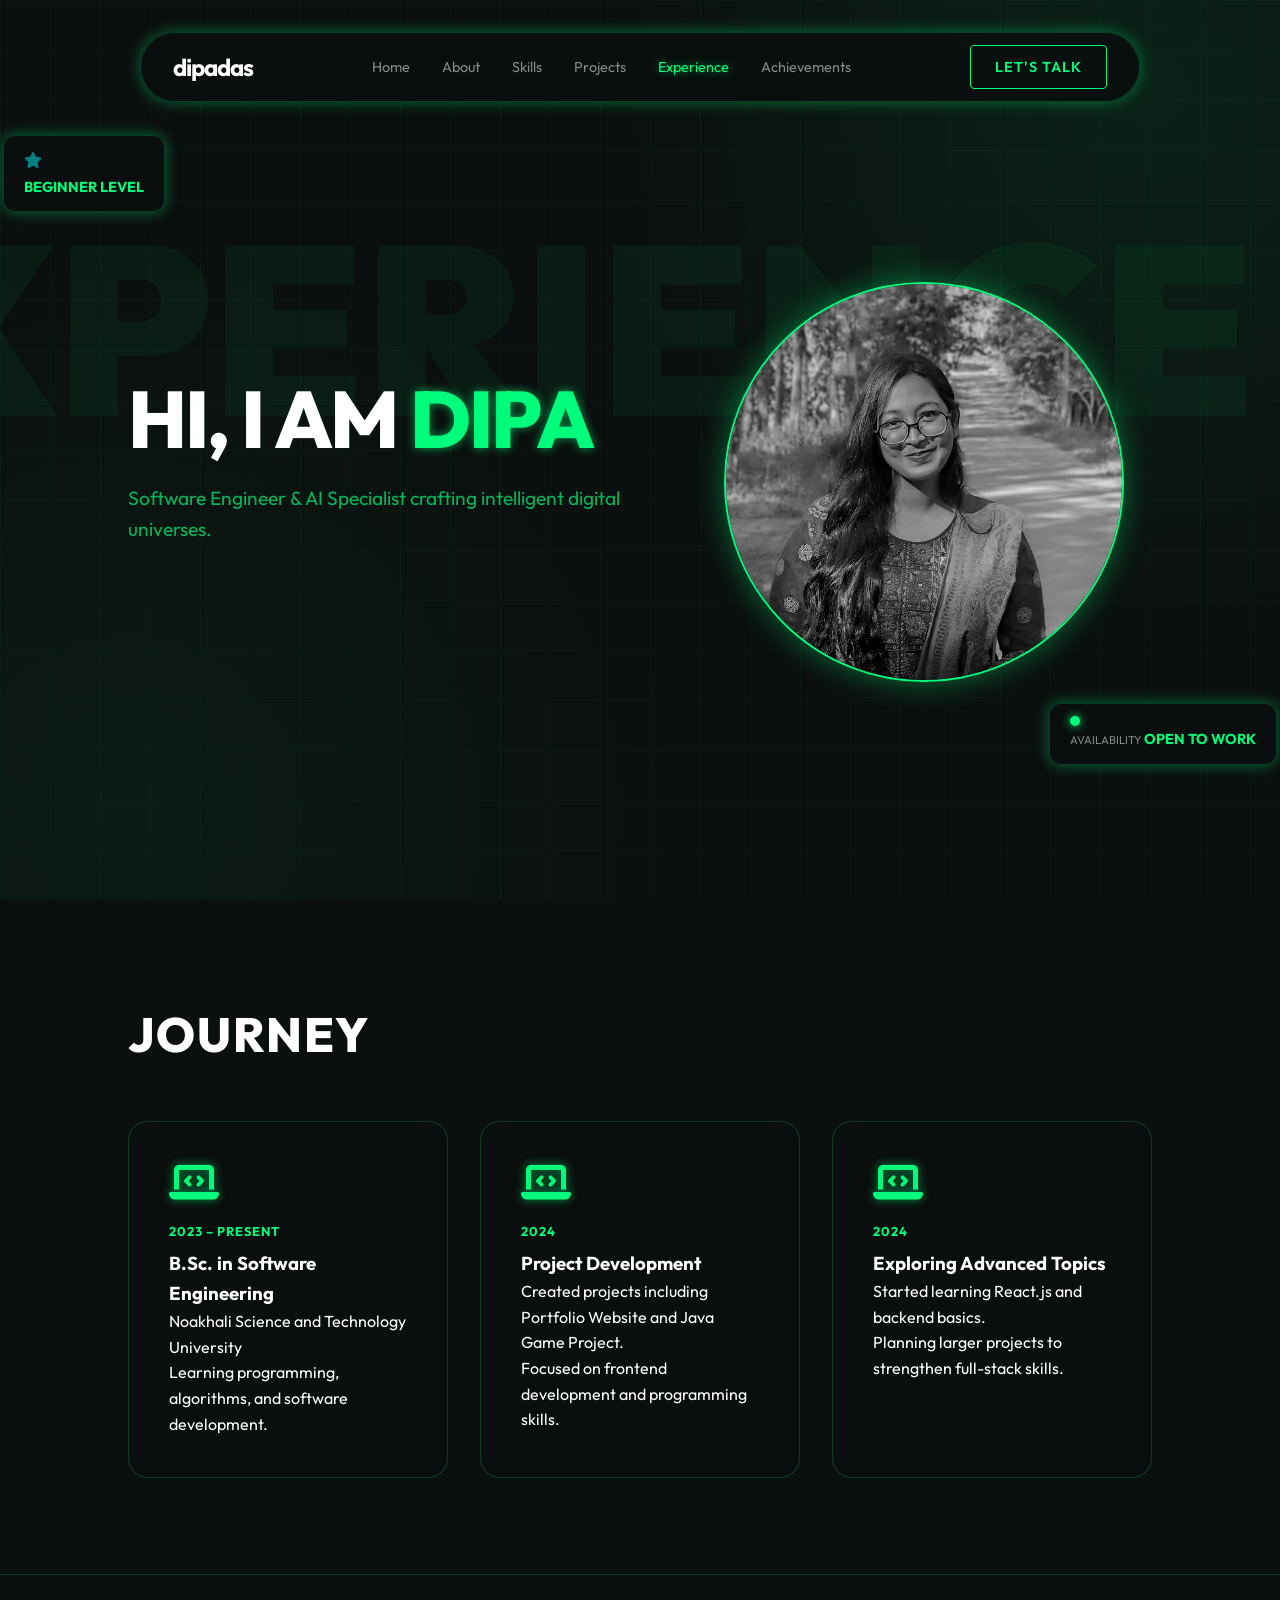
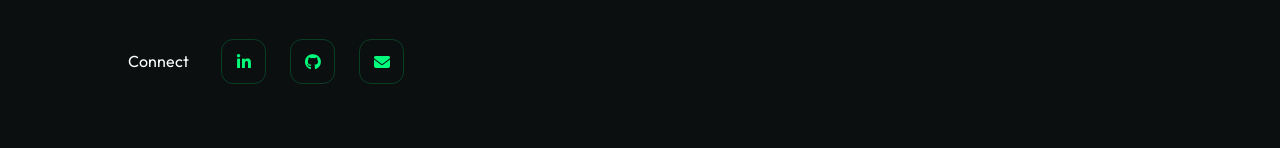
==== experience.html @ 81ce1337 "Add files via upload" ====
<!DOCTYPE html>
<html lang="en">
<head>
    <meta charset="UTF-8">
    <meta name="viewport" content="width=device-width, initial-scale=1.0">
    <title>DIPA DAS | Experience</title>
    <link rel="stylesheet" href="style.css">
    <link rel="stylesheet" href="https://cdnjs.cloudflare.com/ajax/libs/font-awesome/6.5.1/css/all.min.css">
</head>
<body>
    <header>
        <nav>
            <div class="logo">dipadas</div>
            <ul class="nav-links">
                <li><a href="index.html" class="nav-link">Home</a></li>
                <li><a href="about.html" class="nav-link">About</a></li>
                <li><a href="skills.html" class="nav-link">Skills</a></li>
                <li><a href="projects.html" class="nav-link">Projects</a></li>
                <li><a href="experience.html" class="nav-link">Experience</a></li>
                <li><a href="achievements.html" class="nav-link">Achievements</a></li>
            </ul>
            <a href="mailto:dadipa011@gmail.com?subject=Hello&body=I want to contact you" class="talk-btn">Let's Talk</a>
        </nav>
    </header>

    <main>
        <div class="bg-text" id="bg-text">EXPERIENCE</div>
        
        <!-- Persistent Hero Section -->
        <section id="home" class="content-section">
            <div class="hero">
                <div class="hero-content">
                    <h2>HI, I AM <span>DIPA</span></h2>
                    <p>Software Engineer & AI Specialist crafting intelligent digital universes.</p>
                    
                </div>

                <div class="hero-image-container">
                    <div class="badge badge-experience">
                        <i class="fa-solid fa-star" style="color: #008080;"></i>
                        <div>
                            <strong>BEGINNER LEVEL</strong>
                        </div>
                    </div>

                    <div class="image-wrapper">
                        <img src="dipa.jpg" alt="dipa Profile">
                    </div>

                    <div class="badge badge-availability">
                        <div class="status-dot"></div>
                        <div>
                            <span>Availability</span>
                            <strong>OPEN TO WORK</strong>
                        </div>
                    </div>
                </div>
            </div>
        </section>

        <!-- Specific Section Content -->
        <section id="experience" class="content-section">
            <div class="section">
                <h2 class="section-title">JOURNEY</h2>
                <div class="achievements-grid">
                    <div class="achievement-card">
                        <i class="fa-solid fa-laptop-code"></i><br>
                        <span class="year">2023 – Present</span>
                        <h3>B.Sc. in Software Engineering</h3>
                        <p>Noakhali Science and Technology University<br>
                        Learning programming, algorithms, and software development.</p>
                    </div>
                    <div class="achievement-card">
                        <i class="fa-solid fa-laptop-code"></i><br>
                        <span class="year">2024</span>
                        <h3>Project Development</h3>
                        <p>Created projects including Portfolio Website and Java Game Project.<br>
                        Focused on frontend development and programming skills.</p>
                    </div>
                    <div class="achievement-card">
                        <i class="fa-solid fa-laptop-code"></i><br>
                        <span class="year">2024</span>
                        <h3>Exploring Advanced Topics</h3>
                        <p>Started learning React.js and backend basics.<br>
                        Planning larger projects to strengthen full-stack skills.</p>
                    </div>
                </div>
            </div>
        </section>

        <section class="social-links-footer">
            <span>Connect</span>
            <div class="social-icons-footer">
                <a href="https://www.linkedin.com/in/dipa-das-a8a85934b/" class="social-icon"><i class="fa-brands fa-linkedin-in"></i></a>
                <a href="https://github.com/dipadas0034" class="social-icon"><i class="fa-brands fa-github"></i></a>
                <a href="mailto:dadipa011@gmail.com?subject=Hello&body=I want to contact you" class="social-icon"><i class="fa-solid fa-envelope"></i></a>
            </div>
        </section>
    </main>

    <script src="script.js"></script>
</body>
</html>
---- style.css ----
@import url('https://fonts.googleapis.com/css2?family=Outfit:wght@300;400;600;700&display=swap');

:root {
    --bg-color: #0b0f0f; /* Deep Cyber Black */
    --card-bg: rgba(11, 15, 15, 0.85);
    --accent-glow: #01FB7A; /* Neon Green Highlight */
    --text-primary: #ffffff;
    --text-secondary: rgba(1, 251, 122, 0.7); /* Muted Neon Green */
    --accent-blue: #00d2ff; 
    --nav-glass: rgba(11, 15, 15, 0.9);
    --border-glass: rgba(1, 251, 122, 0.2);
    --neon-shadow: 0 0 15px rgba(1, 251, 122, 0.4);
    --neon-text-shadow: 0 0 10px rgba(1, 251, 122, 0.6);
}

* {
    margin: 0;
    padding: 0;
    box-sizing: border-box;
    font-family: 'Outfit', sans-serif;
    scroll-behavior: smooth;
}

body {
    background-color: var(--bg-color);
    color: var(--text-primary);
    line-height: 1.6;
    overflow-x: hidden;
    background-image: 
        radial-gradient(circle at 90% 10%, rgba(1, 251, 122, 0.08) 0%, transparent 40%),
        radial-gradient(circle at 10% 90%, rgba(1, 251, 122, 0.05) 0%, transparent 40%),
        linear-gradient(rgba(1, 251, 122, 0.03) 1px, transparent 1px),
        linear-gradient(90deg, rgba(1, 251, 122, 0.03) 1px, transparent 1px);
    background-size: 100% 100%, 100% 100%, 50px 50px, 50px 50px;
    background-attachment: fixed;
}

/* Header & Nav */
header {
    position: fixed;
    top: 2rem;
    left: 50%;
    transform: translateX(-50%);
    width: 90%;
    max-width: 1000px;
    z-index: 1000;
}

nav {
    display: flex;
    justify-content: space-between;
    align-items: center;
    padding: 0.75rem 2rem;
    background: var(--nav-glass);
    backdrop-filter: blur(12px);
    -webkit-backdrop-filter: blur(12px);
    border: 1px solid var(--border-glass);
    border-radius: 100px;
    box-shadow: var(--neon-shadow);
}

.logo {
    font-size: 1.5rem;
    font-weight: 700;
    text-transform: lowercase;
    letter-spacing: -1px;
    color: var(--text-primary);
}

.logo span {
    color: var(--accent-glow);
    text-shadow: var(--neon-text-shadow);
}

.nav-links {
    display: flex;
    gap: 2rem;
    list-style: none;
}

.nav-links a {
    color: #888;
    text-decoration: none;
    font-size: 0.9rem;
    transition: all 0.3s ease;
}

.nav-links a:hover, .nav-links a.active {
    color: var(--accent-glow);
    text-shadow: var(--neon-text-shadow);
}

.talk-btn {
    border: 1px solid var(--accent-glow);
    color: var(--accent-glow);
    padding: 0.6rem 1.5rem;
    border-radius: 4px;
    text-decoration: none;
    font-weight: 600;
    font-size: 0.9rem;
    transition: all 0.3s ease;
    text-transform: uppercase;
    letter-spacing: 1px;
    background: transparent;
}

.talk-btn:hover {
    background: var(--accent-glow);
    color: var(--bg-color);
    box-shadow: 0 0 20px var(--accent-glow);
}

/* Hero Section */
.hero {
    min-height: 100vh;
    display: flex;
    align-items: center;
    gap: 6rem; /* Increased gap between text and image */
    padding: 8rem 10% 4rem;
    position: relative;
    max-width: 1400px;
    margin: 0 auto;
}

.hero-content h2 {
    font-size: 5rem;
    font-weight: 800;
    line-height: 1;
    margin-bottom: 1.5rem;
    letter-spacing: -2px;
}

.hero-content h2 span {
    color: var(--accent-glow);
    text-shadow: var(--neon-text-shadow);
}

.hero-content p {
    color: var(--text-secondary);
    font-size: 1.2rem;
    max-width: 500px;
    margin-bottom: 2.5rem;
}

.primary-btn {
    padding: 1rem 2rem;
    background: var(--accent-glow);
    color: var(--bg-color);
    border-radius: 4px;
    text-decoration: none;
    font-weight: 700;
    transition: all 0.3s;
    box-shadow: var(--neon-shadow);
    text-transform: uppercase;
    letter-spacing: 1px;
}

.primary-btn:hover {
    transform: translateY(-2px);
    box-shadow: 0 0 25px var(--accent-glow);
}

.hero-image-container .image-wrapper {
    position: relative;
    width: 400px;
    height: 400px; /* Square for circle */
    background: #111;
    border: 2px solid var(--accent-glow); /* More prominent glow border */
    border-radius: 50%; /* Perfect circle */
    overflow: hidden;
    box-shadow: 0 0 30px rgba(1, 251, 122, 0.4);
}

.image-wrapper img {
    width: 100%;
    height: 100%;
    object-fit: cover;
    filter: grayscale(100%) brightness(0.8) contrast(1.2);
    transition: all 0.5s ease;
}

.image-wrapper:hover img {
    filter: none;
    transform: scale(1.05); /* Subtle zoom on hover */
}

.badge {
    position: absolute;
    background: rgba(11, 15, 15, 0.9);
    border: 1px solid var(--border-glass);
    padding: 0.75rem 1.25rem;
    border-radius: 12px; /* Smoother rounded corners */
    z-index: 5;
    box-shadow: var(--neon-shadow);
}

.badge-experience { top: 15%; left: 3px; }
.badge-availability { bottom: 15%; right: 3px; }

.badge span { font-size: 0.7rem; color: #888; text-transform: uppercase; }
.badge strong { font-size: 0.9rem; color: var(--accent-glow); }

.status-dot {
    width: 10px;
    height: 10px;
    background: var(--accent-glow);
    border-radius: 50%;
    box-shadow: 0 0 10px var(--accent-glow);
}

/* Common Section Styles */
.section {
    padding: 6rem 10%;
    max-width: 1400px;
    margin: 0 auto;
}

.section-title {
    font-size: 3rem;
    font-weight: 800;
    margin-bottom: 3rem;
    color: var(--text-primary);
    text-transform: uppercase;
    letter-spacing: 2px;
}

.section-title span {
    color: var(--accent-glow);
    text-shadow: var(--neon-text-shadow);
}

/* Grid Components */
.skills-grid, .achievements-grid {
    display: grid;
    grid-template-columns: repeat(auto-fit, minmax(280px, 1fr));
    gap: 2rem;
}

.skill-card, .achievement-card {
    background: var(--card-bg);
    padding: 2.5rem;
    border-radius: 20px;
    border: 1px solid var(--border-glass);
    transition: all 0.3s ease;
}

.skill-card:hover, .achievement-card:hover {
    border-color: var(--accent-glow);
    box-shadow: 0 0 20px rgba(1, 251, 122, 0.2);
    transform: translateY(-5px);
}

.skill-card i, .achievement-card i {
    font-size: 2.5rem;
    color: var(--accent-glow);
    margin-bottom: 1rem;
    text-shadow: var(--neon-text-shadow);
}

.year {
    display: inline-block;
    color: var(--accent-glow);
    font-size: 0.8rem;
    font-weight: 700;
    margin-bottom: 0.5rem;
    text-transform: uppercase;
    letter-spacing: 1px;
}

/* Background Large Text */
.bg-text {
    position: absolute;
    right: 2%;
    top: 15%;
    font-size: 15rem;
    font-weight: 900;
    color: rgba(1, 251, 122, 0.05);
    pointer-events: none;
    z-index: -1;
    text-transform: uppercase;
}

/* Footer Socials */
.social-links-footer {
    padding: 4rem 10%;
    display: flex;
    align-items: center;
    gap: 2rem; /* Icons right next to text */
    border-top: 1px solid var(--border-glass);
}

.social-icons-footer {
    display: flex;
    gap: 1.5rem;
}

.social-icon {
    width: 45px;
    height: 45px;
    background: transparent;
    border: 1px solid var(--border-glass);
    border-radius: 12px; /* Restored to original bubble look */
    display: flex;
    align-items: center;
    justify-content: center;
    color: var(--accent-glow);
    transition: all 0.3s;
    text-decoration: none;
}

.social-icon:hover {
    background: var(--accent-glow);
    color: var(--bg-color);
    box-shadow: var(--neon-shadow);
}

/* About Page Specifics */
.about-grid {
    display: grid;
    grid-template-columns: 1fr 1.5fr;
    gap: 4rem;
    align-items: center;
}

.about-text h3 {
    font-size: 2.5rem;
    margin-bottom: 1.5rem;
    color: var(--accent-glow);
    text-transform: uppercase;
    text-shadow: var(--neon-text-shadow);
}

.stats-container {
    display: flex;
    gap: 3rem;
    margin-top: 3rem;
    padding-top: 2rem;
    border-top: 1px solid var(--border-glass);
}

.stat-item strong {
    font-size: 1.5rem;
    color: var(--accent-glow);
    text-shadow: var(--neon-text-shadow);
}

@media (max-width: 1024px) {
    .hero { flex-direction: column; text-align: center; padding-top: 10rem; }
    .hero-content h2 { font-size: 3.5rem; }
    .hero-image-container { margin-top: 4rem; width: 100%; justify-content: center; }
    .image-wrapper { width: 300px; height: 380px; }
    .about-grid { grid-template-columns: 1fr; text-align: center; }
    .about-image { display: flex; justify-content: center; }
    .stats-container { justify-content: center; }
}
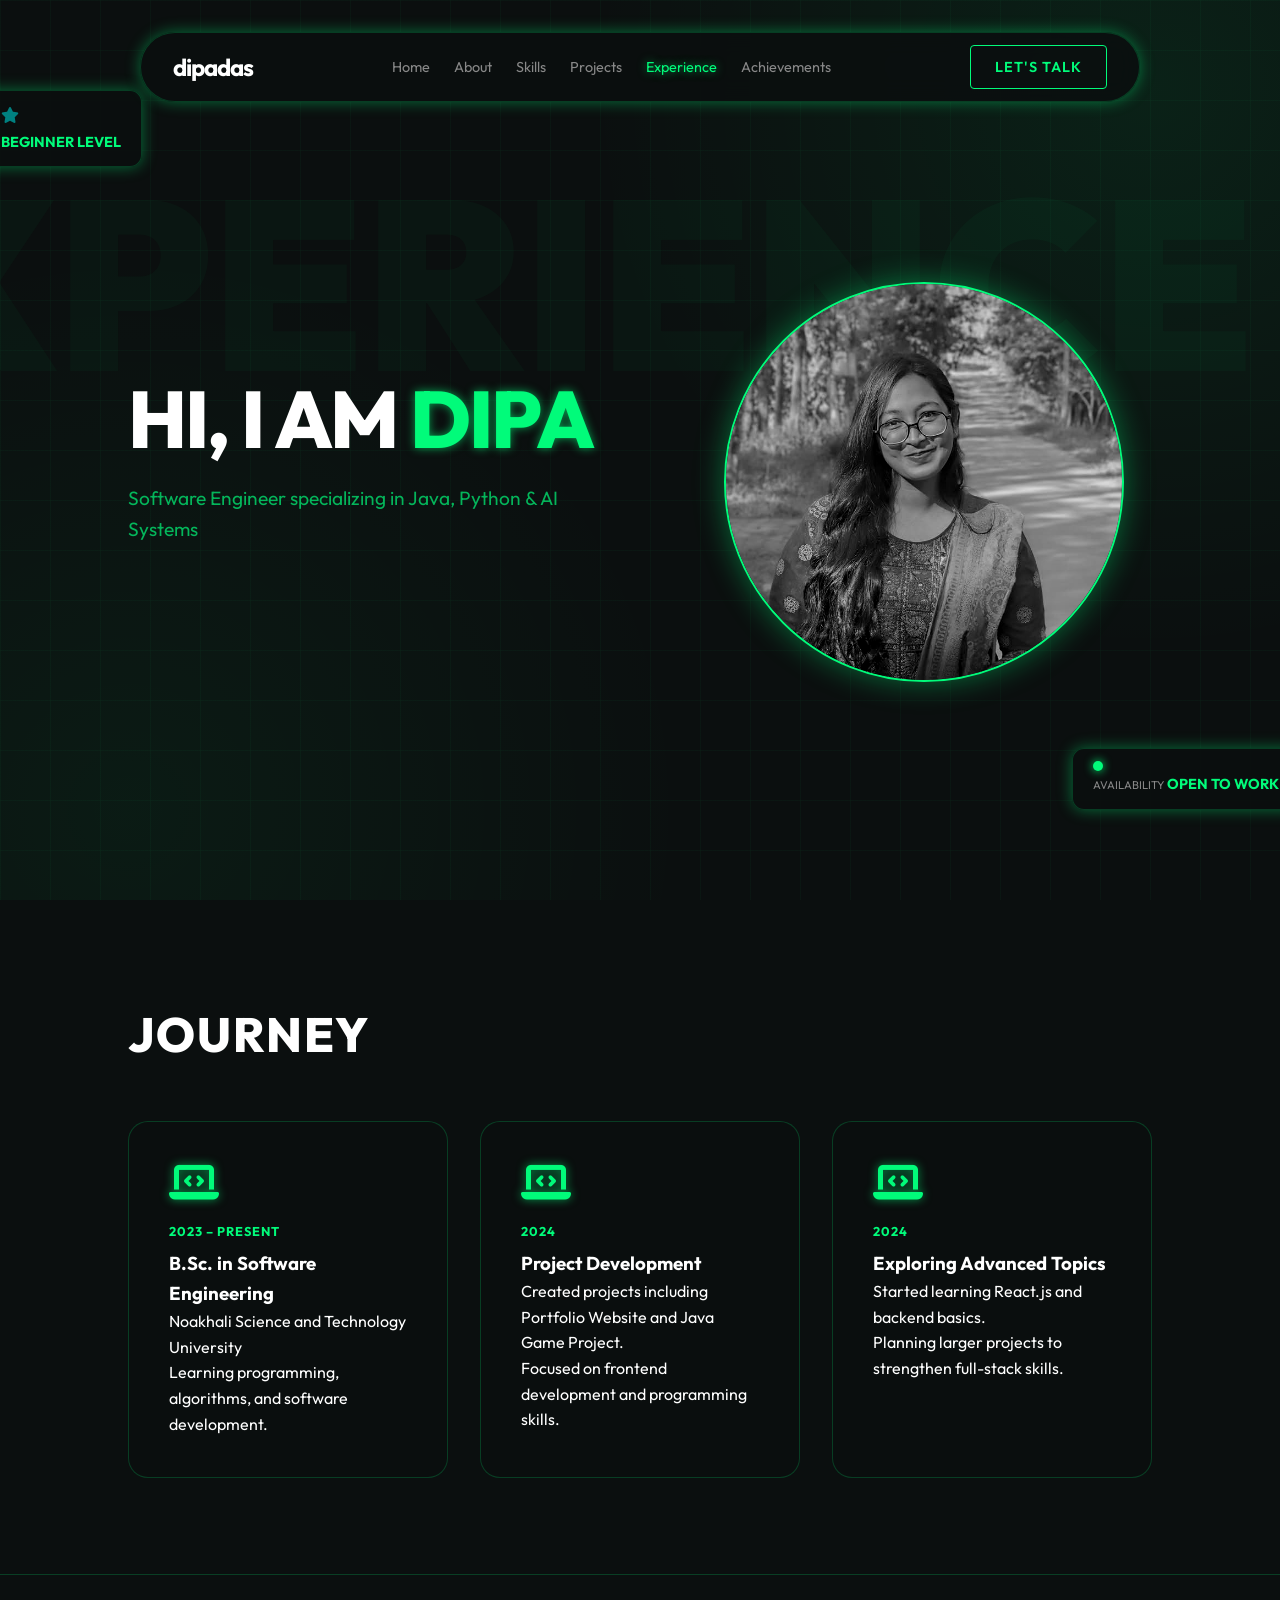
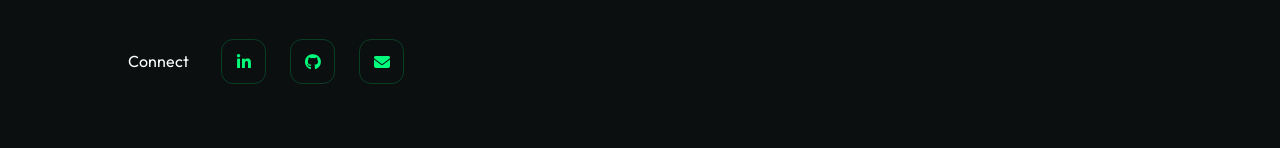
==== commit 1b94cf80: "Add files via upload" ====
--- a/experience.html
+++ b/experience.html
@@ -31,7 +31,7 @@
             <div class="hero">
                 <div class="hero-content">
                     <h2>HI, I AM <span>DIPA</span></h2>
-                    <p>Software Engineer & AI Specialist crafting intelligent digital universes.</p>
+                                        <p>Software Engineer specializing in Java, Python & AI Systems</p>
                     
                 </div>
 
--- a/style.css
+++ b/style.css
@@ -57,6 +57,7 @@
     border: 1px solid var(--border-glass);
     border-radius: 100px;
     box-shadow: var(--neon-shadow);
+    gap: 1rem; /* Add gap for mobile wrapping */
 }
 
 .logo {
@@ -74,8 +75,10 @@
 
 .nav-links {
     display: flex;
-    gap: 2rem;
+    gap: 1.5rem; /* Reduced gap from 2rem to 1.5rem */
     list-style: none;
+    flex-wrap: wrap; /* Allow wrapping on small screens */
+    justify-content: center;
 }
 
 .nav-links a {
@@ -140,6 +143,8 @@
     font-size: 1.2rem;
     max-width: 500px;
     margin-bottom: 2.5rem;
+    z-index: 2;
+    position: relative;
 }
 
 .primary-btn {
@@ -194,8 +199,8 @@
     box-shadow: var(--neon-shadow);
 }
 
-.badge-experience { top: 15%; left: 3px; }
-.badge-availability { bottom: 15%; right: 3px; }
+.badge-experience { top: 10%; left: -20px; }
+.badge-availability { bottom: 10%; right: -20px; }
 
 .badge span { font-size: 0.7rem; color: #888; text-transform: uppercase; }
 .badge strong { font-size: 0.9rem; color: var(--accent-glow); }
@@ -271,13 +276,14 @@
 .bg-text {
     position: absolute;
     right: 2%;
-    top: 15%;
+    top: 10%;
     font-size: 15rem;
     font-weight: 900;
-    color: rgba(1, 251, 122, 0.05);
+    color: rgba(1, 251, 122, 0.03); /* More subtle */
     pointer-events: none;
     z-index: -1;
     text-transform: uppercase;
+    overflow: hidden;
 }
 
 /* Footer Socials */
@@ -345,11 +351,21 @@
 }
 
 @media (max-width: 1024px) {
-    .hero { flex-direction: column; text-align: center; padding-top: 10rem; }
-    .hero-content h2 { font-size: 3.5rem; }
-    .hero-image-container { margin-top: 4rem; width: 100%; justify-content: center; }
-    .image-wrapper { width: 300px; height: 380px; }
-    .about-grid { grid-template-columns: 1fr; text-align: center; }
-    .about-image { display: flex; justify-content: center; }
-    .stats-container { justify-content: center; }
-}
+    header { top: 1rem; width: 95%; position: absolute; } /* absolute instead of fixed for better scrolling on mobile */
+    nav { padding: 0.8rem 1.2rem; border-radius: 15px; flex-direction: column; gap: 0.8rem; }
+    .logo { font-size: 1.2rem; margin-bottom: 0.2rem; }
+    .nav-links { gap: 0.8rem; justify-content: center; }
+    .nav-links a { font-size: 0.8rem; }
+    .talk-btn { font-size: 0.75rem; padding: 0.3rem 0.8rem; display: none; } /* Hide talk btn in main nav on v.small screens */
+
+    .hero { flex-direction: column; text-align: center; padding: 12rem 5% 4rem; gap: 2rem; }
+    .hero-content h2 { font-size: 2.8rem; }
+    .hero-content p { font-size: 1rem; padding: 0 1rem; }
+    
+    .hero-image-container { margin-top: 1rem; width: 100%; display: flex; flex-direction: column; align-items: center; gap: 1rem; }
+    .image-wrapper { width: 250px; height: 250px; order: -1; }
+    
+    .badge { position: relative; left: auto !important; top: auto !important; right: auto !important; bottom: auto !important; width: fit-content; margin: 0 auto; }
+    
+    .bg-text { font-size: 8rem; top: 15%; right: 5%; }
+}
